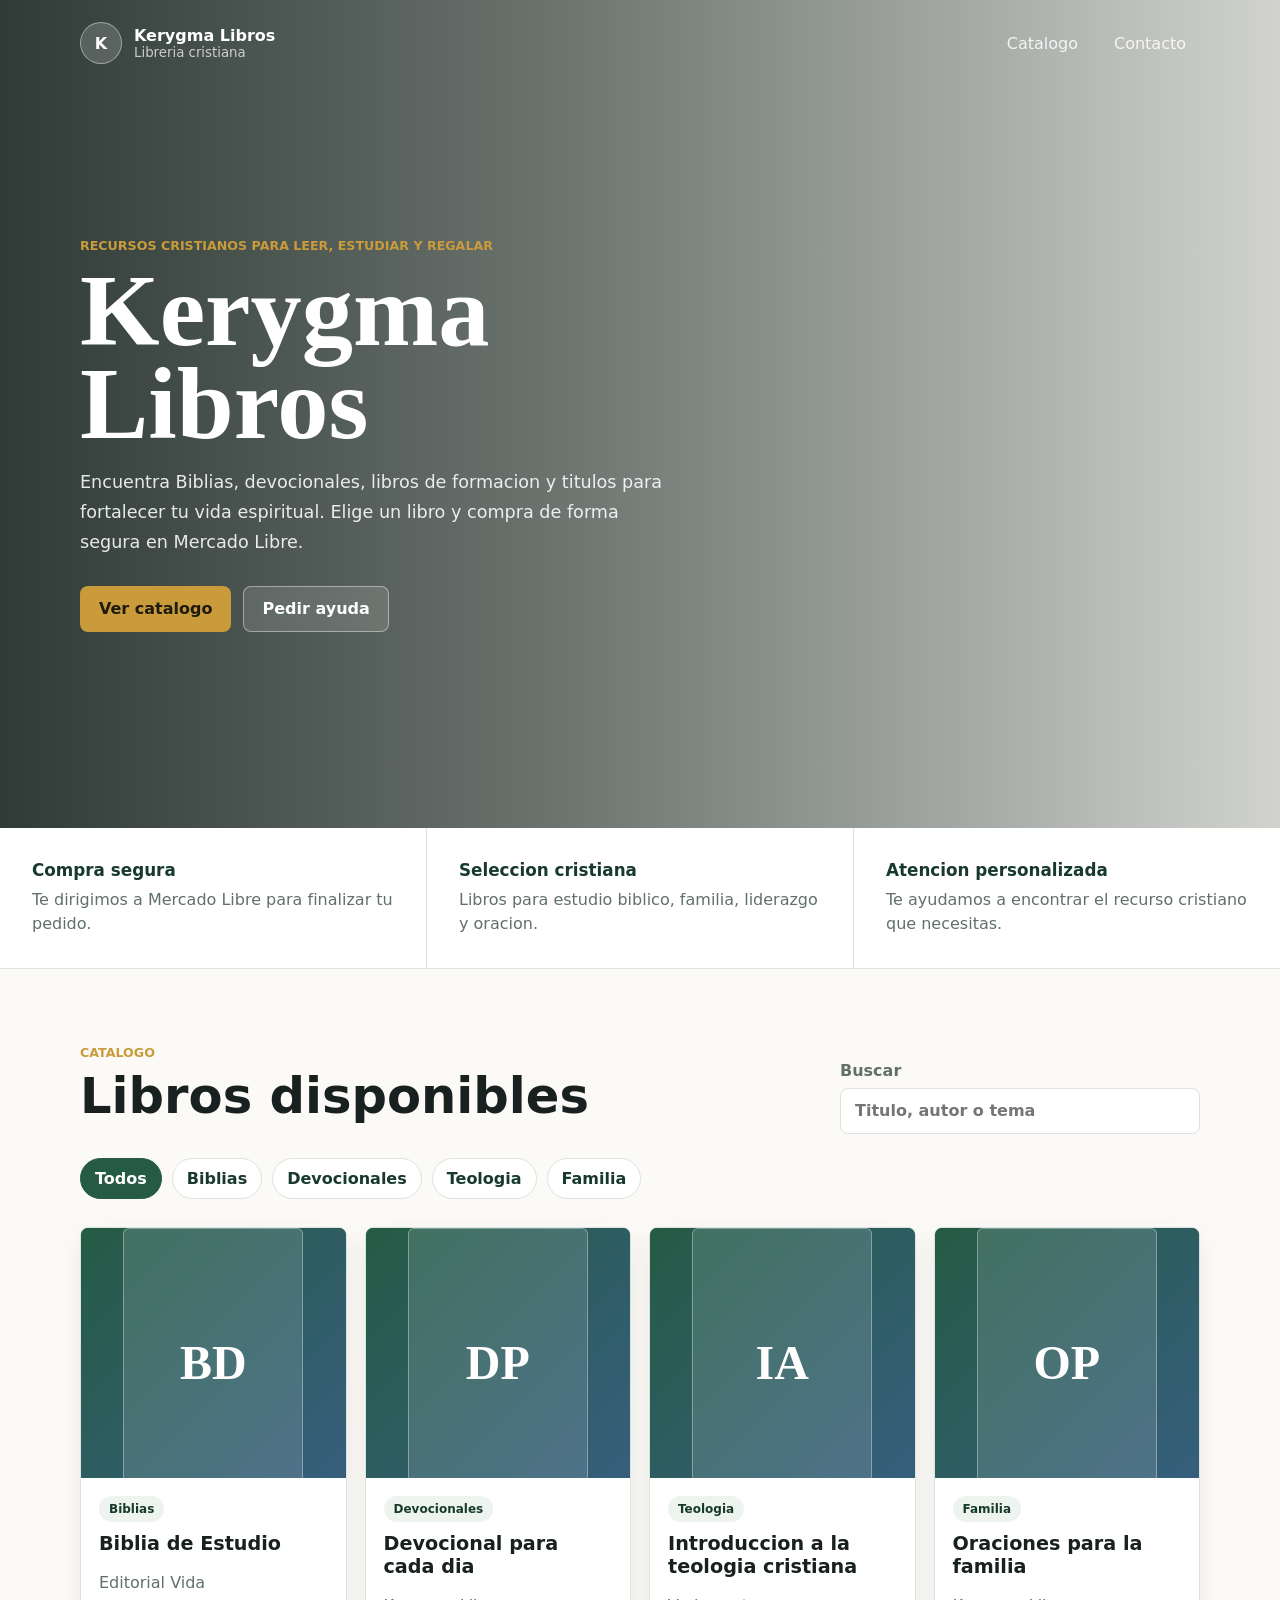
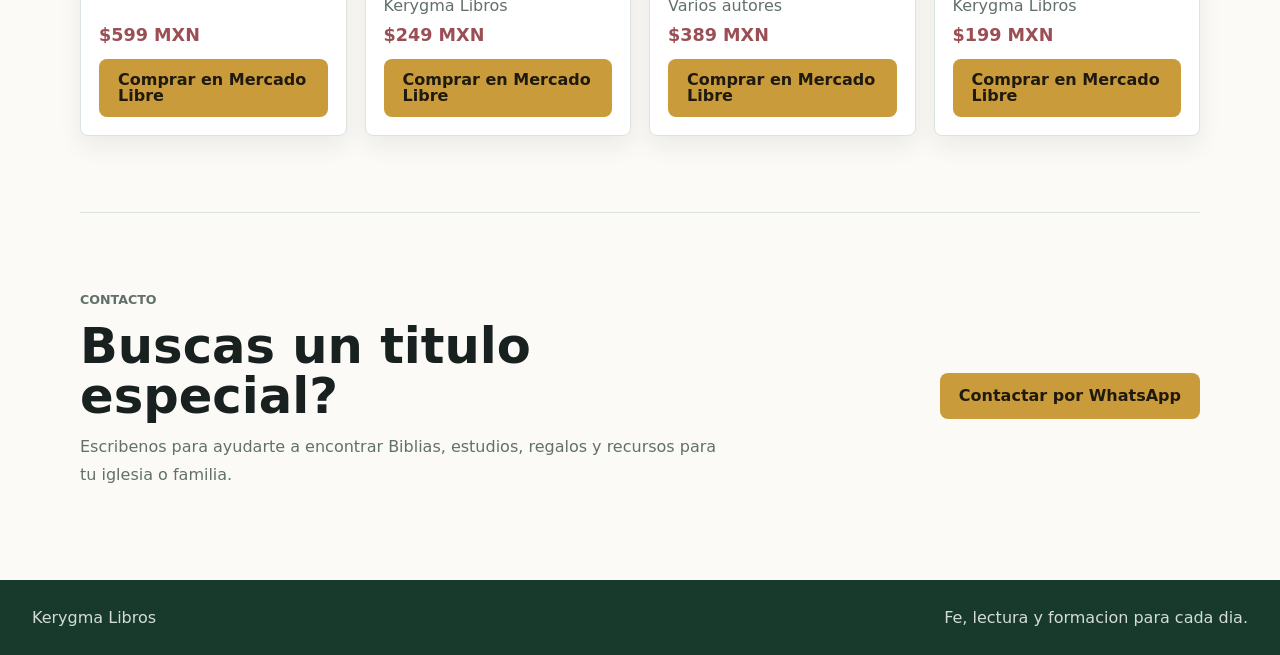
==== index.html @ fcf6992d "Add files via upload" ====
<!doctype html>
<html lang="es">
  <head>
    <meta charset="utf-8" />
    <meta name="viewport" content="width=device-width, initial-scale=1" />
    <title>Kerygma Libros | Libreria cristiana</title>
    <meta
      name="description"
      content="Kerygma Libros es una libreria cristiana con Biblias, devocionales, libros de teologia, familia y recursos para crecer en la fe."
    />
    <meta
      name="keywords"
      content="libreria cristiana, libros cristianos, biblias, devocionales cristianos, teologia cristiana, Kerygma Libros"
    />
    <meta name="author" content="Kerygma Libros" />
    <meta name="robots" content="index, follow" />
    <meta property="og:title" content="Kerygma Libros | Libreria cristiana" />
    <meta
      property="og:description"
      content="Biblias, devocionales y libros cristianos con compra segura por Mercado Libre."
    />
    <meta property="og:type" content="website" />
    <meta property="og:url" content="https://jigr08.github.io/Kerygma-Libros/" />
    <meta property="og:image" content="https://jigr08.github.io/Kerygma-Libros/assets/kerygma-hero.png" />
    <meta property="og:locale" content="es_MX" />
    <link rel="canonical" href="https://jigr08.github.io/Kerygma-Libros/" />
    <meta name="twitter:card" content="summary_large_image" />
    <link rel="stylesheet" href="styles.css" />
    <script type="application/ld+json">
      {
        "@context": "https://schema.org",
        "@type": "BookStore",
        "name": "Kerygma Libros",
        "description": "Libreria cristiana con Biblias, devocionales, libros de teologia, familia y recursos para crecer en la fe.",
        "telephone": "+52 868 903 3372",
        "areaServed": "Mexico",
        "url": "https://jigr08.github.io/Kerygma-Libros/",
        "sameAs": [
          "https://wa.me/528689033372"
        ]
      }
    </script>
  </head>
  <body>
    <header class="site-header" id="inicio">
      <nav class="nav" aria-label="Navegacion principal">
        <a class="brand" href="#inicio" aria-label="Kerygma Libros">
          <span class="brand-mark">K</span>
          <span>
            <strong>Kerygma Libros</strong>
            <small>Libreria cristiana</small>
          </span>
        </a>
        <div class="nav-links">
          <a href="#catalogo">Catalogo</a>
          <a href="#contacto">Contacto</a>
        </div>
      </nav>

      <section class="hero">
        <div class="hero-copy">
          <p class="eyebrow">Recursos cristianos para leer, estudiar y regalar</p>
          <h1>Kerygma Libros</h1>
          <p>
            Encuentra Biblias, devocionales, libros de formacion y titulos para
            fortalecer tu vida espiritual. Elige un libro y compra de forma segura
            en Mercado Libre.
          </p>
          <div class="hero-actions">
            <a class="button primary" href="#catalogo">Ver catalogo</a>
            <a class="button secondary" href="#contacto">Pedir ayuda</a>
          </div>
        </div>
      </section>
    </header>

    <main>
      <section class="trust-band" aria-label="Beneficios">
        <div>
          <strong>Compra segura</strong>
          <span>Te dirigimos a Mercado Libre para finalizar tu pedido.</span>
        </div>
        <div>
          <strong>Seleccion cristiana</strong>
          <span>Libros para estudio biblico, familia, liderazgo y oracion.</span>
        </div>
        <div>
          <strong>Atencion personalizada</strong>
          <span>Te ayudamos a encontrar el recurso cristiano que necesitas.</span>
        </div>
      </section>

      <section class="catalog-section" id="catalogo">
        <div class="section-heading">
          <div>
            <p class="eyebrow">Catalogo</p>
            <h2>Libros disponibles</h2>
          </div>
          <label class="search-box">
            <span>Buscar</span>
            <input id="searchInput" type="search" placeholder="Titulo, autor o tema" />
          </label>
        </div>

        <div class="filters" aria-label="Filtros de catalogo">
          <button class="filter active" type="button" data-category="Todos">Todos</button>
          <button class="filter" type="button" data-category="Biblias">Biblias</button>
          <button class="filter" type="button" data-category="Devocionales">Devocionales</button>
          <button class="filter" type="button" data-category="Teologia">Teologia</button>
          <button class="filter" type="button" data-category="Familia">Familia</button>
        </div>

        <div class="book-grid" id="bookGrid" aria-live="polite"></div>
      </section>

      <section class="contact-section" id="contacto">
        <div>
          <p class="eyebrow">Contacto</p>
          <h2>Buscas un titulo especial?</h2>
          <p>
            Escribenos para ayudarte a encontrar Biblias, estudios, regalos y
            recursos para tu iglesia o familia.
          </p>
        </div>
        <a class="button primary" href="https://wa.me/528689033372" target="_blank" rel="noreferrer">
          Contactar por WhatsApp
        </a>
      </section>
    </main>

    <footer class="footer">
      <span>Kerygma Libros</span>
      <span>Fe, lectura y formacion para cada dia.</span>
    </footer>

    <script src="catalogo.js"></script>
    <script>
      KerygmaCatalog.mountCatalog();
    </script>
  </body>
</html>
---- styles.css ----
:root {
  color-scheme: light;
  --ink: #18211f;
  --muted: #61706b;
  --line: #dbe4df;
  --paper: #fbfaf6;
  --white: #ffffff;
  --green: #255b45;
  --green-dark: #173a2c;
  --gold: #c99b3b;
  --rose: #9b4f54;
  --blue: #385f83;
  --shadow: 0 18px 44px rgba(24, 33, 31, 0.13);
  font-family: Inter, ui-sans-serif, system-ui, -apple-system, BlinkMacSystemFont, "Segoe UI", sans-serif;
}

* {
  box-sizing: border-box;
}

html {
  scroll-behavior: smooth;
}

body {
  margin: 0;
  background: var(--paper);
  color: var(--ink);
}

a {
  color: inherit;
  text-decoration: none;
}

input,
select,
button {
  font: inherit;
}

.site-header {
  min-height: 92vh;
  background:
    linear-gradient(90deg, rgba(18, 32, 27, 0.88), rgba(18, 32, 27, 0.62) 43%, rgba(18, 32, 27, 0.18)),
    url("assets/kerygma-hero.png") center / cover;
  color: var(--white);
}

.admin-page {
  background: #f4f7f5;
}

.admin-header {
  background: var(--green-dark);
  color: var(--white);
}

.admin-nav {
  padding: 18px 0;
}

.nav {
  display: flex;
  align-items: center;
  justify-content: space-between;
  gap: 24px;
  width: min(1120px, calc(100% - 32px));
  margin: 0 auto;
  padding: 22px 0;
}

.brand {
  display: inline-flex;
  align-items: center;
  gap: 12px;
}

.brand-mark {
  display: grid;
  place-items: center;
  width: 42px;
  height: 42px;
  border: 1px solid rgba(255, 255, 255, 0.42);
  border-radius: 50%;
  background: rgba(255, 255, 255, 0.16);
  font-weight: 800;
}

.brand small,
.brand strong {
  display: block;
}

.brand small {
  color: rgba(255, 255, 255, 0.72);
}

.nav-links {
  display: flex;
  align-items: center;
  gap: 8px;
}

.nav-links a {
  border-radius: 999px;
  padding: 10px 14px;
  color: rgba(255, 255, 255, 0.86);
}

.nav-links a:hover {
  background: rgba(255, 255, 255, 0.12);
}

.hero {
  display: flex;
  align-items: center;
  width: min(1120px, calc(100% - 32px));
  min-height: calc(92vh - 88px);
  margin: 0 auto;
  padding: 54px 0 96px;
}

.hero-copy {
  max-width: 650px;
}

.eyebrow {
  margin: 0 0 12px;
  color: var(--gold);
  font-size: 0.79rem;
  font-weight: 800;
  letter-spacing: 0;
  text-transform: uppercase;
}

h1,
h2,
h3,
p {
  margin-top: 0;
}

h1 {
  margin-bottom: 18px;
  font-family: Georgia, "Times New Roman", serif;
  font-size: clamp(3.3rem, 8vw, 7rem);
  line-height: 0.9;
  letter-spacing: 0;
}

h2 {
  margin-bottom: 12px;
  font-size: clamp(2rem, 4vw, 3.1rem);
  line-height: 1;
  letter-spacing: 0;
}

h3 {
  margin-bottom: 8px;
  font-size: 1.2rem;
  line-height: 1.2;
  letter-spacing: 0;
}

.hero-copy p:not(.eyebrow) {
  max-width: 590px;
  color: rgba(255, 255, 255, 0.88);
  font-size: 1.1rem;
  line-height: 1.7;
}

.hero-actions {
  display: flex;
  flex-wrap: wrap;
  gap: 12px;
  margin-top: 28px;
}

.button {
  display: inline-flex;
  align-items: center;
  justify-content: center;
  min-height: 46px;
  border: 1px solid transparent;
  border-radius: 8px;
  padding: 12px 18px;
  cursor: pointer;
  font-weight: 800;
  line-height: 1;
  transition: transform 160ms ease, background 160ms ease, border-color 160ms ease;
}

.button:hover {
  transform: translateY(-1px);
}

.button.primary,
.button.buy {
  background: var(--gold);
  color: #1f1a0d;
}

.button.secondary {
  border-color: rgba(255, 255, 255, 0.42);
  background: rgba(255, 255, 255, 0.12);
  color: var(--white);
}

.button.ghost {
  border-color: var(--line);
  background: var(--white);
  color: var(--green-dark);
}

.trust-band {
  display: grid;
  grid-template-columns: repeat(3, 1fr);
  gap: 1px;
  background: var(--line);
  border-bottom: 1px solid var(--line);
}

.trust-band div {
  min-height: 130px;
  padding: 32px;
  background: var(--white);
}

.trust-band strong,
.trust-band span {
  display: block;
}

.trust-band strong {
  margin-bottom: 8px;
  color: var(--green-dark);
  font-size: 1.05rem;
}

.trust-band span {
  color: var(--muted);
  line-height: 1.5;
}

.catalog-section,
.admin-section,
.contact-section {
  width: min(1120px, calc(100% - 32px));
  margin: 0 auto;
  padding: 76px 0;
}

.section-heading {
  display: flex;
  align-items: end;
  justify-content: space-between;
  gap: 24px;
  margin-bottom: 24px;
}

.search-box {
  display: grid;
  gap: 8px;
  min-width: min(360px, 100%);
  color: var(--muted);
  font-weight: 700;
}

.search-box input,
.book-form input,
.book-form select {
  width: 100%;
  min-height: 46px;
  border: 1px solid var(--line);
  border-radius: 8px;
  background: var(--white);
  color: var(--ink);
  padding: 12px 14px;
  outline: none;
}

.search-box input:focus,
.book-form input:focus,
.book-form select:focus {
  border-color: var(--green);
  box-shadow: 0 0 0 4px rgba(37, 91, 69, 0.13);
}

.filters {
  display: flex;
  flex-wrap: wrap;
  gap: 10px;
  margin-bottom: 28px;
}

.filter {
  border: 1px solid var(--line);
  border-radius: 999px;
  background: var(--white);
  color: var(--green-dark);
  padding: 10px 14px;
  cursor: pointer;
  font-weight: 800;
}

.filter.active {
  border-color: var(--green);
  background: var(--green);
  color: var(--white);
}

.book-grid {
  display: grid;
  grid-template-columns: repeat(4, minmax(0, 1fr));
  gap: 18px;
}

.book-card {
  display: grid;
  grid-template-rows: 250px 1fr;
  overflow: hidden;
  border: 1px solid var(--line);
  border-radius: 8px;
  background: var(--white);
  box-shadow: 0 10px 24px rgba(24, 33, 31, 0.07);
}

.book-cover {
  display: grid;
  place-items: center;
  overflow: hidden;
  background:
    linear-gradient(135deg, rgba(37, 91, 69, 0.94), rgba(56, 95, 131, 0.9)),
    var(--green);
}

.book-cover img {
  width: 100%;
  height: 100%;
  object-fit: cover;
}

.cover-placeholder {
  display: grid;
  place-items: center;
  width: 68%;
  aspect-ratio: 2 / 3;
  border: 1px solid rgba(255, 255, 255, 0.34);
  border-radius: 6px;
  background: rgba(255, 255, 255, 0.13);
  color: var(--white);
  font-family: Georgia, "Times New Roman", serif;
  font-size: 3rem;
  font-weight: 800;
}

.book-info {
  display: flex;
  flex-direction: column;
  gap: 10px;
  padding: 18px;
}

.book-info p {
  margin-bottom: 0;
  color: var(--muted);
}

.book-info strong {
  margin-top: auto;
  color: var(--rose);
  font-size: 1.1rem;
}

.category {
  width: fit-content;
  border-radius: 999px;
  background: #edf4f0;
  color: var(--green-dark);
  padding: 6px 10px;
  font-size: 0.75rem;
  font-weight: 900;
}

.buy {
  width: 100%;
  margin-top: 4px;
}

.empty-state {
  grid-column: 1 / -1;
  border: 1px solid var(--line);
  border-radius: 8px;
  background: var(--white);
  padding: 28px;
  color: var(--muted);
}

.admin-section {
  display: grid;
  grid-template-columns: 0.9fr 1.1fr;
  gap: 48px;
  border-top: 1px solid var(--line);
}

.admin-dashboard {
  align-items: center;
  border-top: 0;
}

.admin-dashboard h1 {
  margin-bottom: 18px;
  color: var(--green-dark);
  font-size: clamp(2.4rem, 5vw, 4.6rem);
}

.admin-preview {
  margin-top: 16px;
  border-color: var(--green);
  background: var(--green);
}

.admin-list {
  border-top: 1px solid var(--line);
  padding-top: 56px;
}

.admin-copy p:not(.eyebrow),
.contact-section p {
  color: var(--muted);
  line-height: 1.7;
}

.book-form {
  display: grid;
  grid-template-columns: repeat(2, minmax(0, 1fr));
  gap: 16px;
  border: 1px solid var(--line);
  border-radius: 8px;
  background: var(--white);
  padding: 22px;
  box-shadow: var(--shadow);
}

.book-form label {
  display: grid;
  gap: 8px;
  color: var(--muted);
  font-weight: 800;
}

.book-form label:nth-of-type(5),
.book-form label:nth-of-type(6),
.book-form button,
.form-note {
  grid-column: 1 / -1;
}

.form-note {
  min-height: 22px;
  margin: 0;
  color: var(--green);
  font-weight: 800;
}

.contact-section {
  display: flex;
  align-items: center;
  justify-content: space-between;
  gap: 28px;
  border-top: 1px solid var(--line);
}

.contact-section div {
  max-width: 640px;
}

.footer {
  display: flex;
  justify-content: space-between;
  gap: 16px;
  padding: 28px 32px;
  background: var(--green-dark);
  color: rgba(255, 255, 255, 0.82);
}

@media (max-width: 920px) {
  .trust-band,
  .admin-section,
  .book-grid {
    grid-template-columns: repeat(2, minmax(0, 1fr));
  }

  .section-heading,
  .contact-section {
    align-items: stretch;
    flex-direction: column;
  }
}

@media (max-width: 680px) {
  .site-header {
    min-height: auto;
  }

  .nav {
    align-items: flex-start;
    flex-direction: column;
  }

  .nav-links {
    width: 100%;
    overflow-x: auto;
    padding-bottom: 6px;
  }

  .hero {
    min-height: 620px;
    padding: 36px 0 72px;
  }

  .trust-band,
  .admin-section,
  .book-grid,
  .book-form {
    grid-template-columns: 1fr;
  }

  .book-form label:nth-of-type(5),
  .book-form label:nth-of-type(6),
  .book-form button {
    grid-column: auto;
  }

  .book-card {
    grid-template-rows: 220px 1fr;
  }

  .footer {
    flex-direction: column;
  }
}
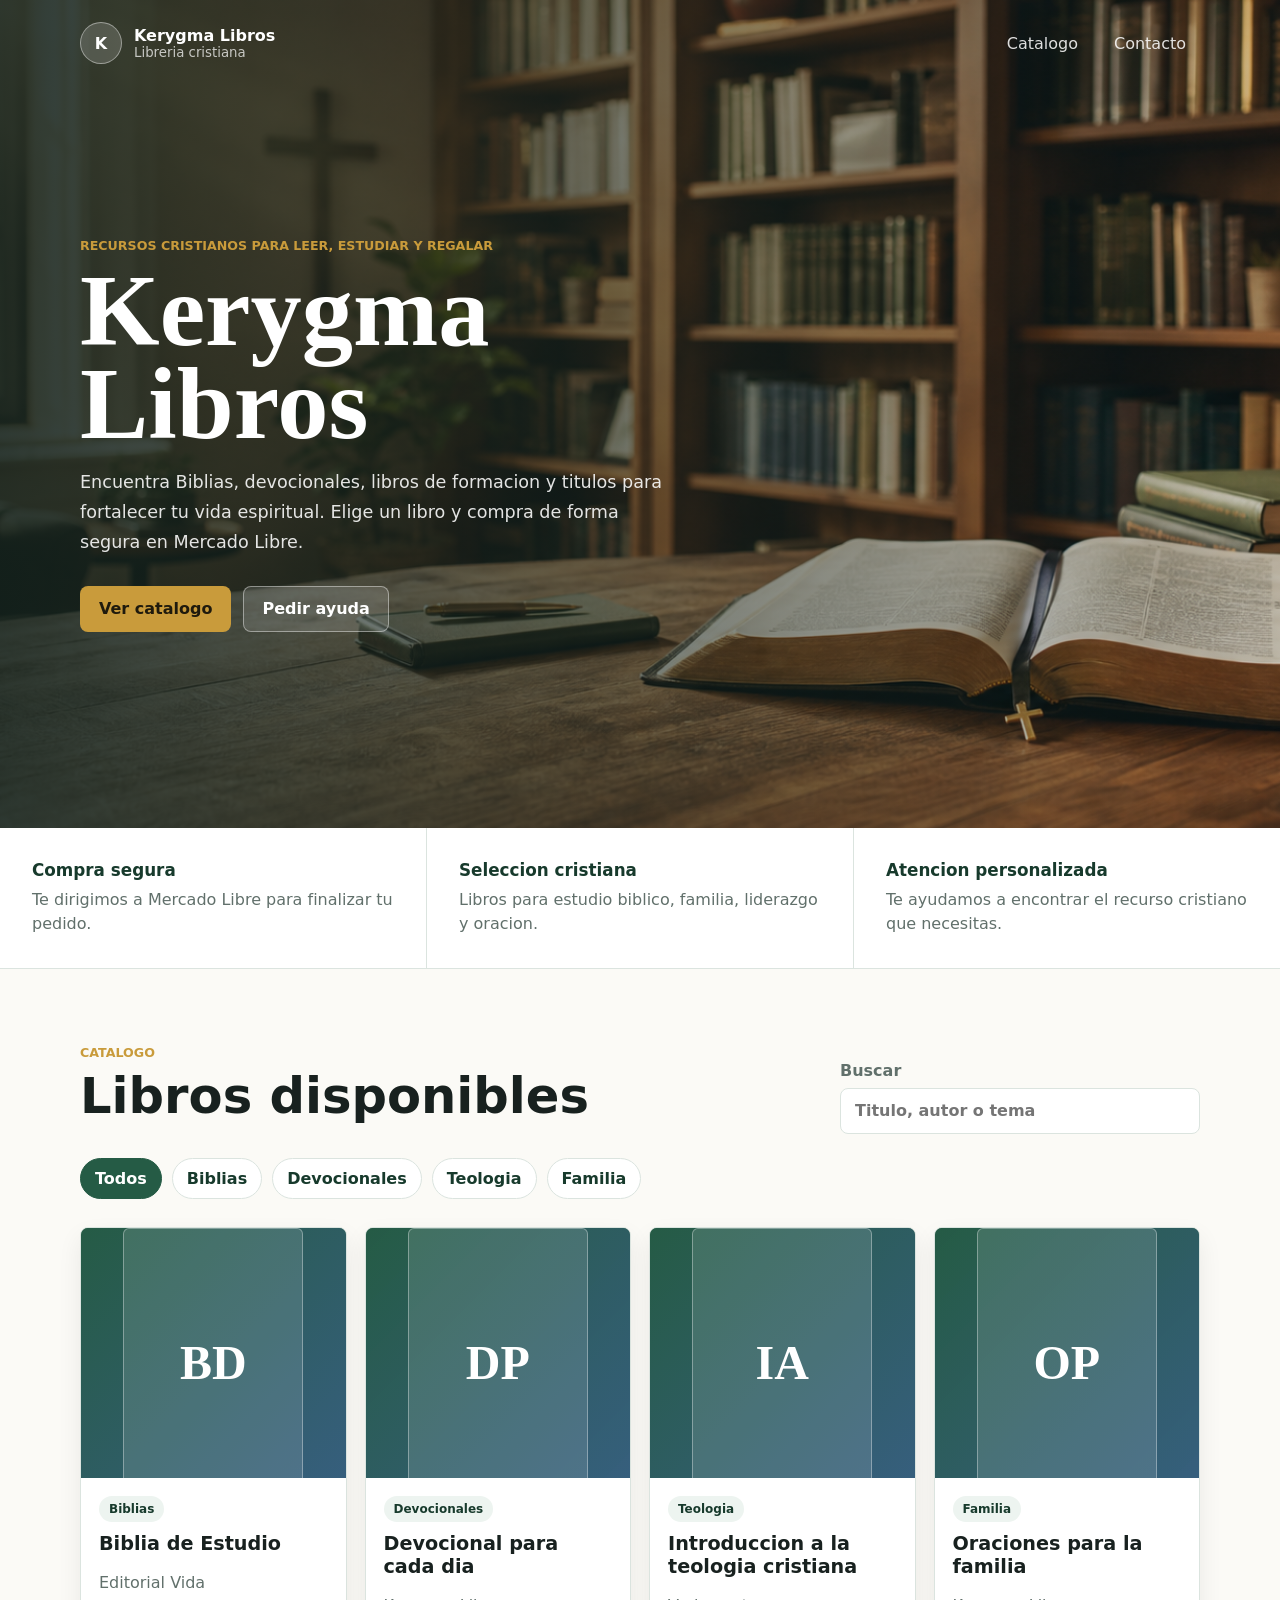
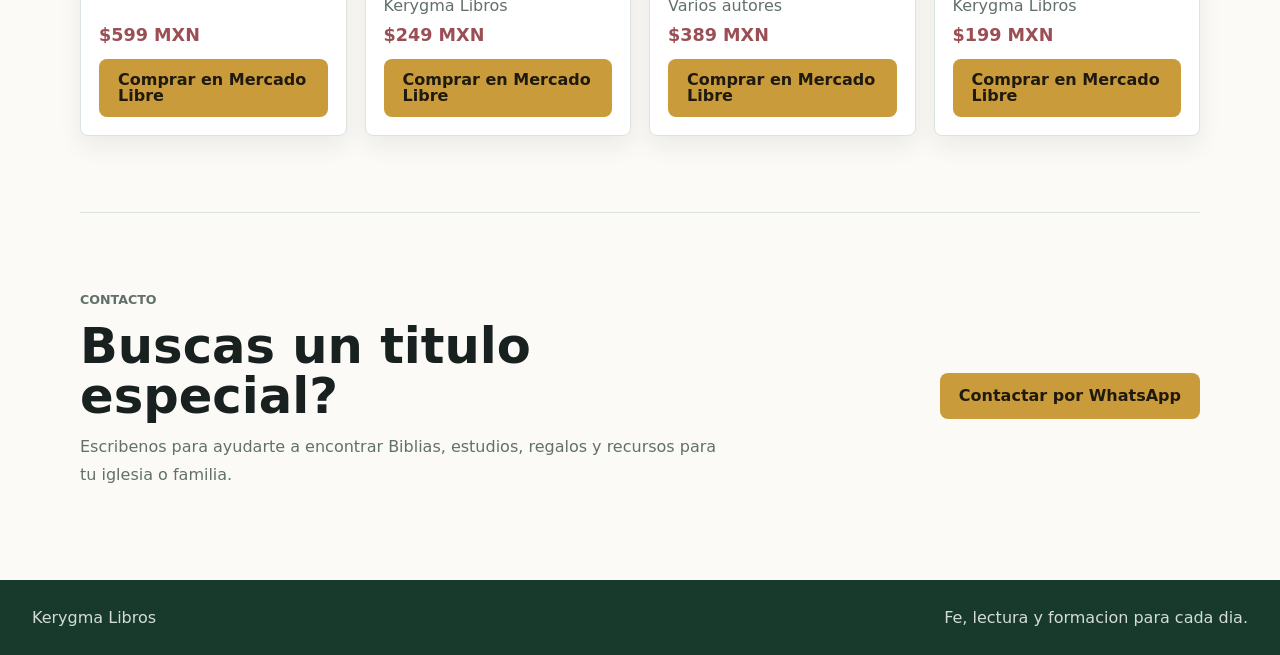
==== commit 85c69784: "Update index.html" ====
--- a/index.html
+++ b/index.html
@@ -21,7 +21,7 @@
     />
     <meta property="og:type" content="website" />
     <meta property="og:url" content="https://jigr08.github.io/Kerygma-Libros/" />
-    <meta property="og:image" content="https://jigr08.github.io/Kerygma-Libros/assets/kerygma-hero.png" />
+    <meta property="og:image" content="https://jigr08.github.io/Kerygma-Libros/kerygma-hero.png" />
     <meta property="og:locale" content="es_MX" />
     <link rel="canonical" href="https://jigr08.github.io/Kerygma-Libros/" />
     <meta name="twitter:card" content="summary_large_image" />
--- a/styles.css
+++ b/styles.css
@@ -43,7 +43,7 @@
   min-height: 92vh;
   background:
     linear-gradient(90deg, rgba(18, 32, 27, 0.88), rgba(18, 32, 27, 0.62) 43%, rgba(18, 32, 27, 0.18)),
-    url("assets/kerygma-hero.png") center / cover;
+    url("kerygma-hero.png") center / cover;
   color: var(--white);
 }
 
